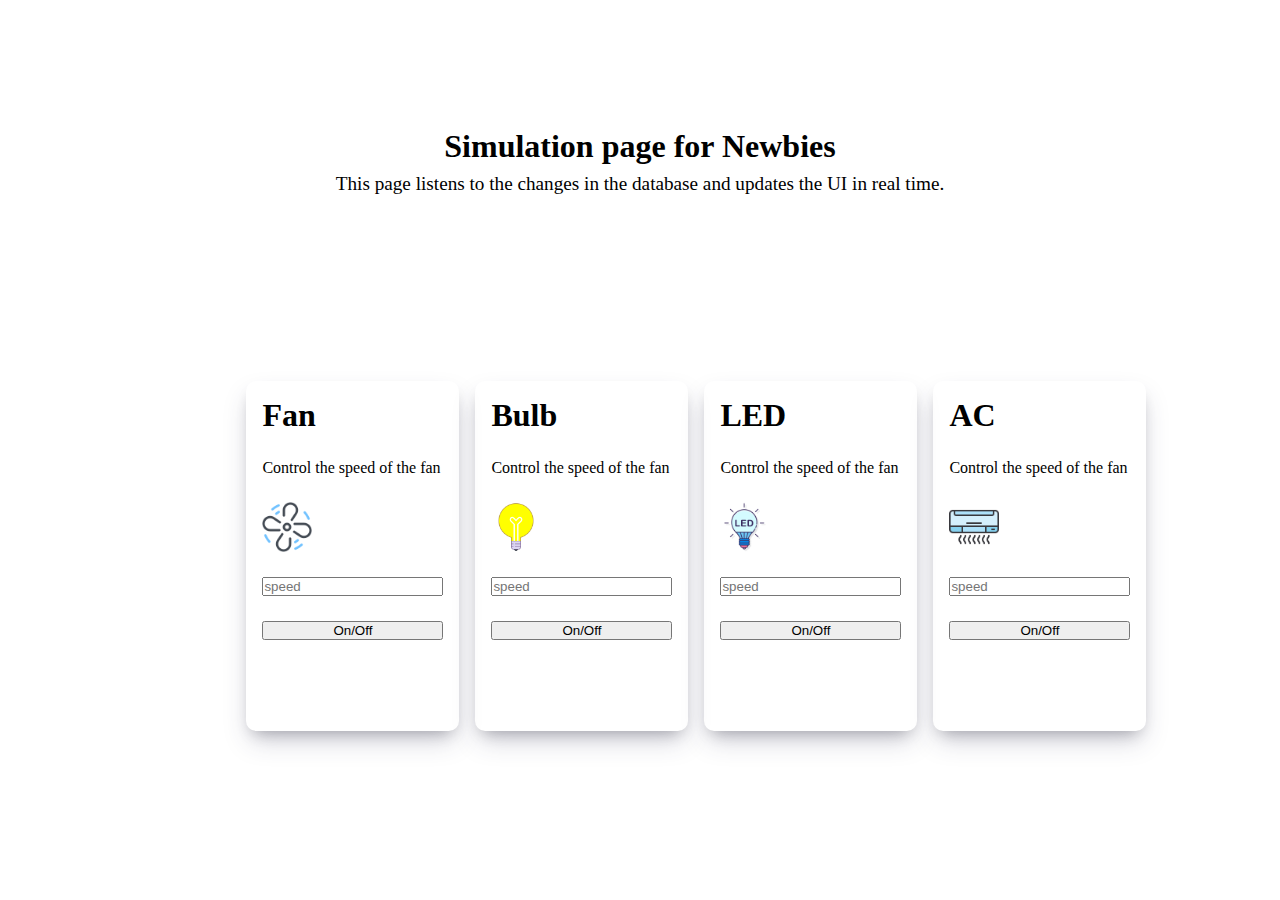
==== Smart Home/index.html @ 753479b8 "Add files via upload" ====
<!DOCTYPE html>
<html lang="en">
<head>
    <meta charset="UTF-8">
    <meta name="viewport" content="width=device-width, initial-scale=1.0">
    <title>Document</title>
    <link rel="stylesheet" href="style.css">
</head>
<body>
    <div class="parentContainer">
        <header class="contentHeader">
            <h1>
                Simulation page for Newbies
            </h1>
            <p class="headerDesc">
                This page listens to the changes in the database and updates the UI in real time.
            </p>
        </header>

       <main class="mainContainer">
        <div class="cardContainer">
            <!-- CARD 1 START -->
            <div class="cardContent">
                <h1>Fan</h1>
                <p>Control the speed of the fan</p>
                <img src="icons8-fan-64.png" alt="fan" class="icon">
                <input type="text" placeholder="speed">
                <button class="fan-on">
                    On/Off
                </button>
            </div>
            <!-- CARD 1 END -->
        </div>
        <div class="cardContainer">
             <!-- CARD 2 START -->
             <div class="cardContent">
                <h1>Bulb</h1>
                <p>Control the speed of the fan</p>
                <img src="icons8-bulb-80.png" alt="bulb" class="icon">
                <input type="text" placeholder="speed">
                <button class="bulb-on">
                    On/Off
                </button>
            </div>
            <!-- CARD 2 END -->
        </div>
        <div class="cardContainer">
             <!-- CARD 3 START -->
             <div class="cardContent">
                <h1>LED</h1>
                <p>Control the speed of the fan</p>
                <img src="icons8-led-bulb-64.png" alt="led" class="icon">
                <input type="text" placeholder="speed">
                <button class="fan-on">
                    On/Off
                </button>
                
            </div>
            <!-- CARD 3 END -->
        </div>
        <div class="cardContainer">
            
             <!-- CARD 4 START -->
             <div class="cardContent">
                <h1>AC</h1>
                <p>Control the speed of the fan</p>
                <img src="icons8-ac-64.png" alt="ac" class="icon">
                <input type="text" placeholder="speed">
                <button class="fan-on">
                    On/Off
                </button>
            </div>  
             <!-- CARD 4 END -->
        </div>
       </main>
    </div>
    <script src="app.js"></script>
</body>
</html>
---- Smart Home/style.css ----
*{
    margin: 0;  
    padding: 0;
    box-sizing: border-box;
}

body{
    height: 100%;
    width: 100%;

    
}

.parentContainer{
height: 100vh;
width: 80%;
margin: auto;

display: flex;
flex-direction: column;

}

header{
    margin: 1rem;
    display: flex;
    flex-direction: column;
    gap: 0.5rem;
    text-align: center;

    margin-top: 8rem;
}

.contentHeader{
    font-size: 1rem;
}

.headerDesc{
    font-size: 1.2rem;
}

.mainContainer{
    width: 80%;
    margin: auto;
    background-color: white;
    padding: 1rem;
    /* border: 1px solid black; */
    
    
    display: grid;
    gap: 1rem;
    grid-template-columns: repeat(4, 1fr);
    
}

.cardContainer{
    height: 350px;
   
    padding: 1rem;
    /* border: 1px solid rgb(16, 16, 16); */
    border-radius: 10px;
    box-shadow: rgba(50, 50, 93, 0.25) 0px 13px 27px -5px, rgba(0, 0, 0, 0.3) 0px 8px 16px -8px;

    
}

.cardContent{
    height: 100%;
    display: flex;
    flex-direction: column;
    gap: 25px;
}

.icon{
    height: 50px;
    width: 50px;
}
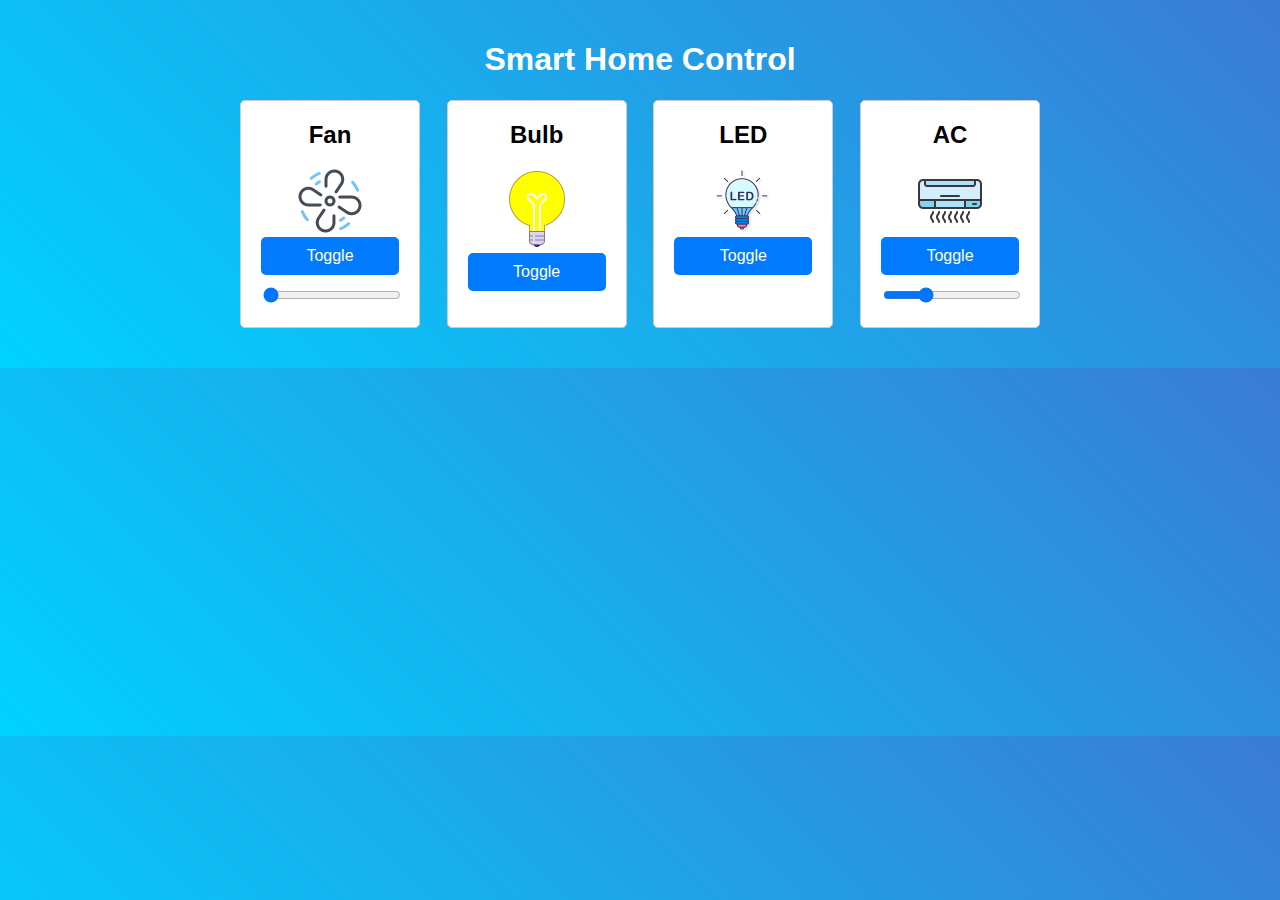
==== commit b4f81890: "Add files via upload" ====
--- a/Smart Home/index.html
+++ b/Smart Home/index.html
@@ -3,77 +3,35 @@
 <head>
     <meta charset="UTF-8">
     <meta name="viewport" content="width=device-width, initial-scale=1.0">
-    <title>Document</title>
+    <title>Smart Home Control</title>
     <link rel="stylesheet" href="style.css">
 </head>
 <body>
-    <div class="parentContainer">
-        <header class="contentHeader">
-            <h1>
-                Simulation page for Newbies
-            </h1>
-            <p class="headerDesc">
-                This page listens to the changes in the database and updates the UI in real time.
-            </p>
-        </header>
-
-       <main class="mainContainer">
-        <div class="cardContainer">
-            <!-- CARD 1 START -->
-            <div class="cardContent">
-                <h1>Fan</h1>
-                <p>Control the speed of the fan</p>
-                <img src="icons8-fan-64.png" alt="fan" class="icon">
-                <input type="text" placeholder="speed">
-                <button class="fan-on">
-                    On/Off
-                </button>
-            </div>
-            <!-- CARD 1 END -->
+    <div class="container">
+        <h1>Smart Home Control</h1>
+        <div class="device-container">
+            <h2>Fan</h2>
+            <img src="icons8-fan-64.png" alt="">
+            <button id="fan-toggle" class="control-btn">Toggle</button>
+            <input type="range" id="fan-speed" class="control-slider" min="0" max="5" step="1" value="0">
         </div>
-        <div class="cardContainer">
-             <!-- CARD 2 START -->
-             <div class="cardContent">
-                <h1>Bulb</h1>
-                <p>Control the speed of the fan</p>
-                <img src="icons8-bulb-80.png" alt="bulb" class="icon">
-                <input type="text" placeholder="speed">
-                <button class="bulb-on">
-                    On/Off
-                </button>
-            </div>
-            <!-- CARD 2 END -->
+        <div class="device-container">
+            <h2>Bulb</h2>
+            <img src="icons8-bulb-80.png" alt="">
+            <button id="bulb-toggle" class="control-btn">Toggle</button>
         </div>
-        <div class="cardContainer">
-             <!-- CARD 3 START -->
-             <div class="cardContent">
-                <h1>LED</h1>
-                <p>Control the speed of the fan</p>
-                <img src="icons8-led-bulb-64.png" alt="led" class="icon">
-                <input type="text" placeholder="speed">
-                <button class="fan-on">
-                    On/Off
-                </button>
-                
-            </div>
-            <!-- CARD 3 END -->
+        <div class="device-container">
+            <h2>LED</h2>
+            <img src="icons8-led-bulb-64.png" alt="">
+            <button id="led-toggle" class="control-btn">Toggle</button>
         </div>
-        <div class="cardContainer">
-            
-             <!-- CARD 4 START -->
-             <div class="cardContent">
-                <h1>AC</h1>
-                <p>Control the speed of the fan</p>
-                <img src="icons8-ac-64.png" alt="ac" class="icon">
-                <input type="text" placeholder="speed">
-                <button class="fan-on">
-                    On/Off
-                </button>
-            </div>  
-             <!-- CARD 4 END -->
+        <div class="device-container">
+            <h2>AC</h2>
+            <img src="icons8-ac-64.png" alt="">
+            <button id="ac-toggle" class="control-btn">Toggle</button>
+            <input type="range" id="ac-temperature" class="control-slider" min="16" max="30" step="1" value="20">
         </div>
-       </main>
     </div>
     <script src="app.js"></script>
 </body>
-</html>+</html>
--- a/Smart Home/style.css
+++ b/Smart Home/style.css
@@ -1,77 +1,61 @@
-*{
-    margin: 0;  
+/* Body Styles */
+body {
+    font-family: Arial, sans-serif;
+    margin: 0;
     padding: 0;
-    box-sizing: border-box;
+    background: linear-gradient(45deg, #00d2ff, #3a7bd5); /* Gradient background */
 }
 
-body{
-    height: 100%;
-    width: 100%;
-
-    
+.container {
+    max-width: 800px;
+    margin: 0 auto;
+    padding: 20px;
+    text-align: center; 
+    display: flex; 
+    flex-wrap: wrap; 
+    justify-content: space-between; 
 }
 
-.parentContainer{
-height: 100vh;
-width: 80%;
-margin: auto;
-
-display: flex;
-flex-direction: column;
-
+h1 {
+    text-align: center;
+    color: #fff; /* White text color */
+    width: 100%; /* Ensure full width */
 }
 
-header{
-    margin: 1rem;
-    display: flex;
-    flex-direction: column;
-    gap: 0.5rem;
-    text-align: center;
-
-    margin-top: 8rem;
+/* Device Container Styles */
+.device-container {
+    width: calc(25% - 20px); /* Adjust width to fit four cards in a row */
+    margin-bottom: 20px;
+    border: 1px solid #ccc;
+    padding: 20px;
+    border-radius: 5px;
+    box-sizing: border-box; /* Ensure padding and border are included in width calculation */
+    background-color: #fff; /* White background color */
 }
 
-.contentHeader{
-    font-size: 1rem;
+.device-container h2 {
+    margin-top: 0;
 }
 
-.headerDesc{
-    font-size: 1.2rem;
+/* Control Button Styles */
+.control-btn {
+    display: block;
+    width: 100%;
+    padding: 10px;
+    margin-bottom: 10px;
+    border: none;
+    border-radius: 5px;
+    background-color: #007bff;
+    color: #fff;
+    font-size: 16px;
+    cursor: pointer;
 }
 
-.mainContainer{
-    width: 80%;
-    margin: auto;
-    background-color: white;
-    padding: 1rem;
-    /* border: 1px solid black; */
-    
-    
-    display: grid;
-    gap: 1rem;
-    grid-template-columns: repeat(4, 1fr);
-    
+.control-btn:hover {
+    background-color: #0056b3;
 }
 
-.cardContainer{
-    height: 350px;
-   
-    padding: 1rem;
-    /* border: 1px solid rgb(16, 16, 16); */
-    border-radius: 10px;
-    box-shadow: rgba(50, 50, 93, 0.25) 0px 13px 27px -5px, rgba(0, 0, 0, 0.3) 0px 8px 16px -8px;
-
-    
+/* Control Slider Styles */
+.control-slider {
+    width: 100%;
 }
-
-.cardContent{
-    height: 100%;
-    display: flex;
-    flex-direction: column;
-    gap: 25px;
-}
-
-.icon{
-    height: 50px;
-    width: 50px;
-}